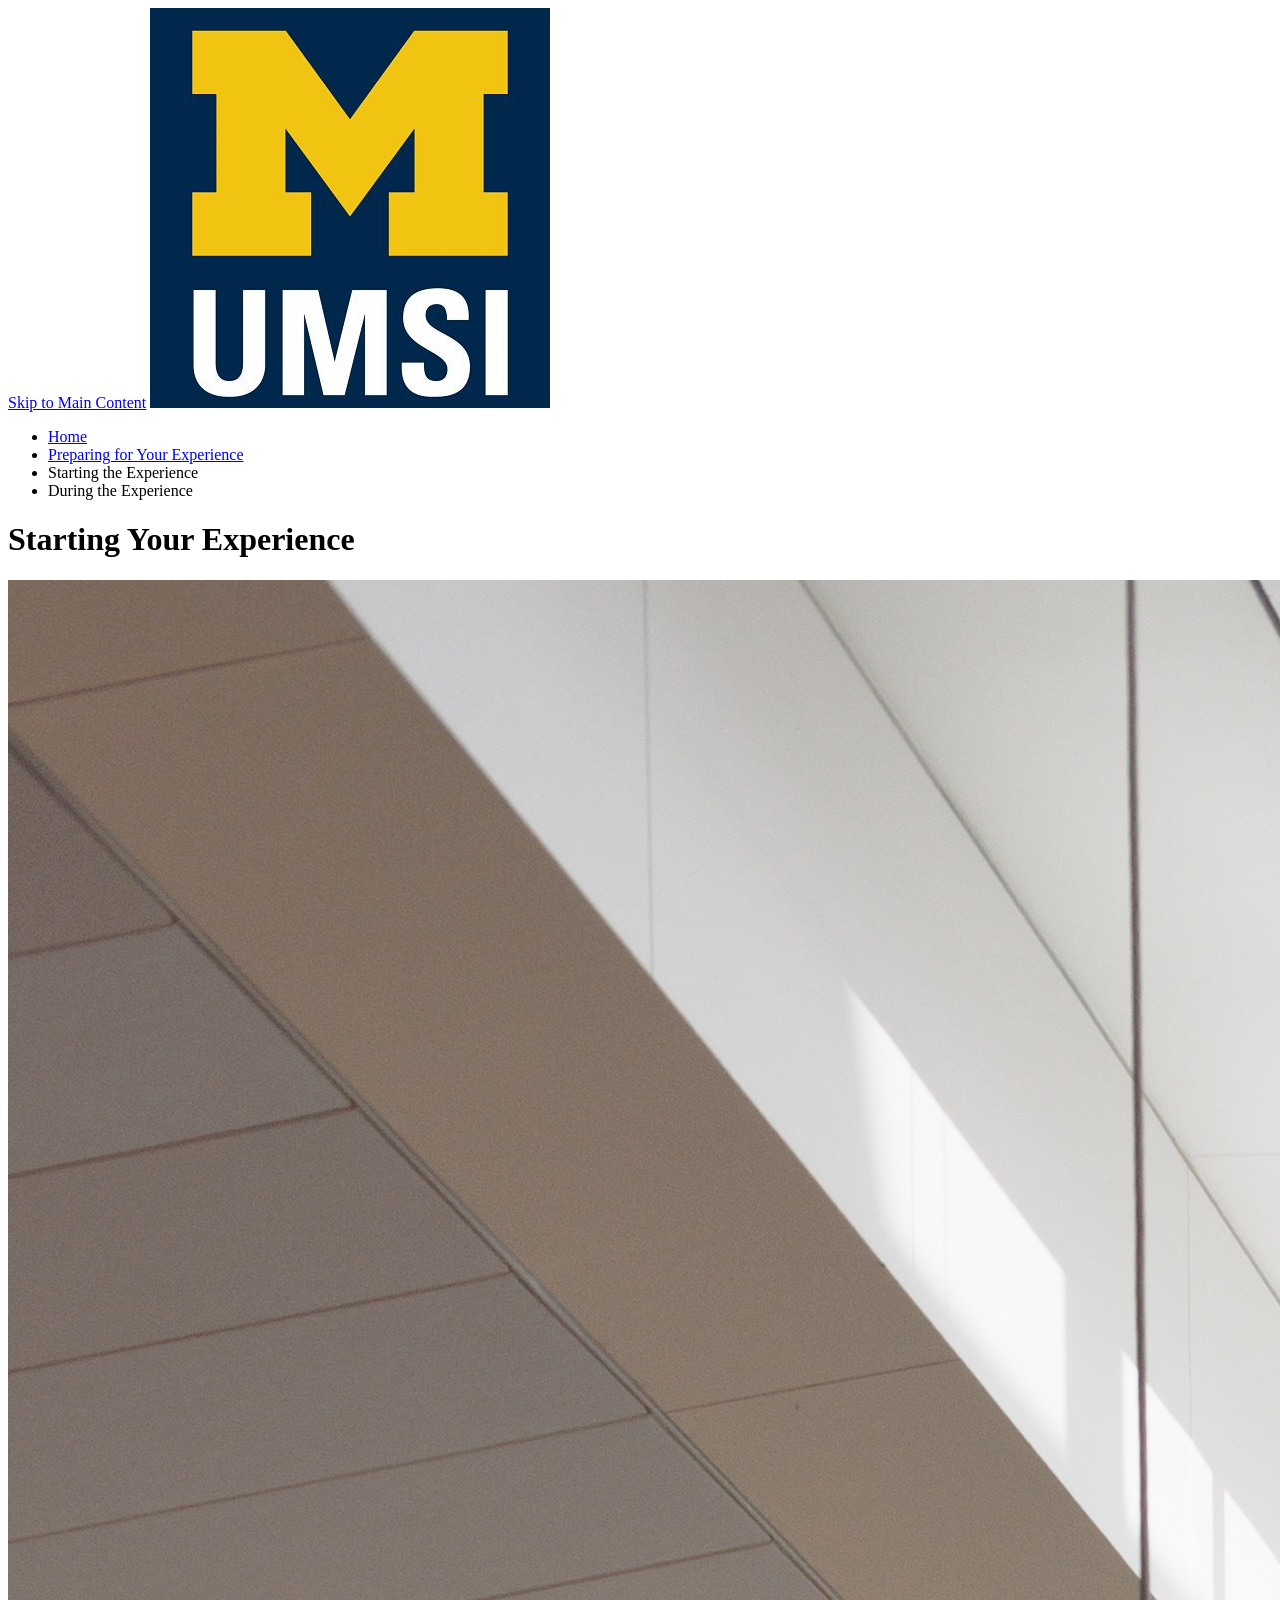
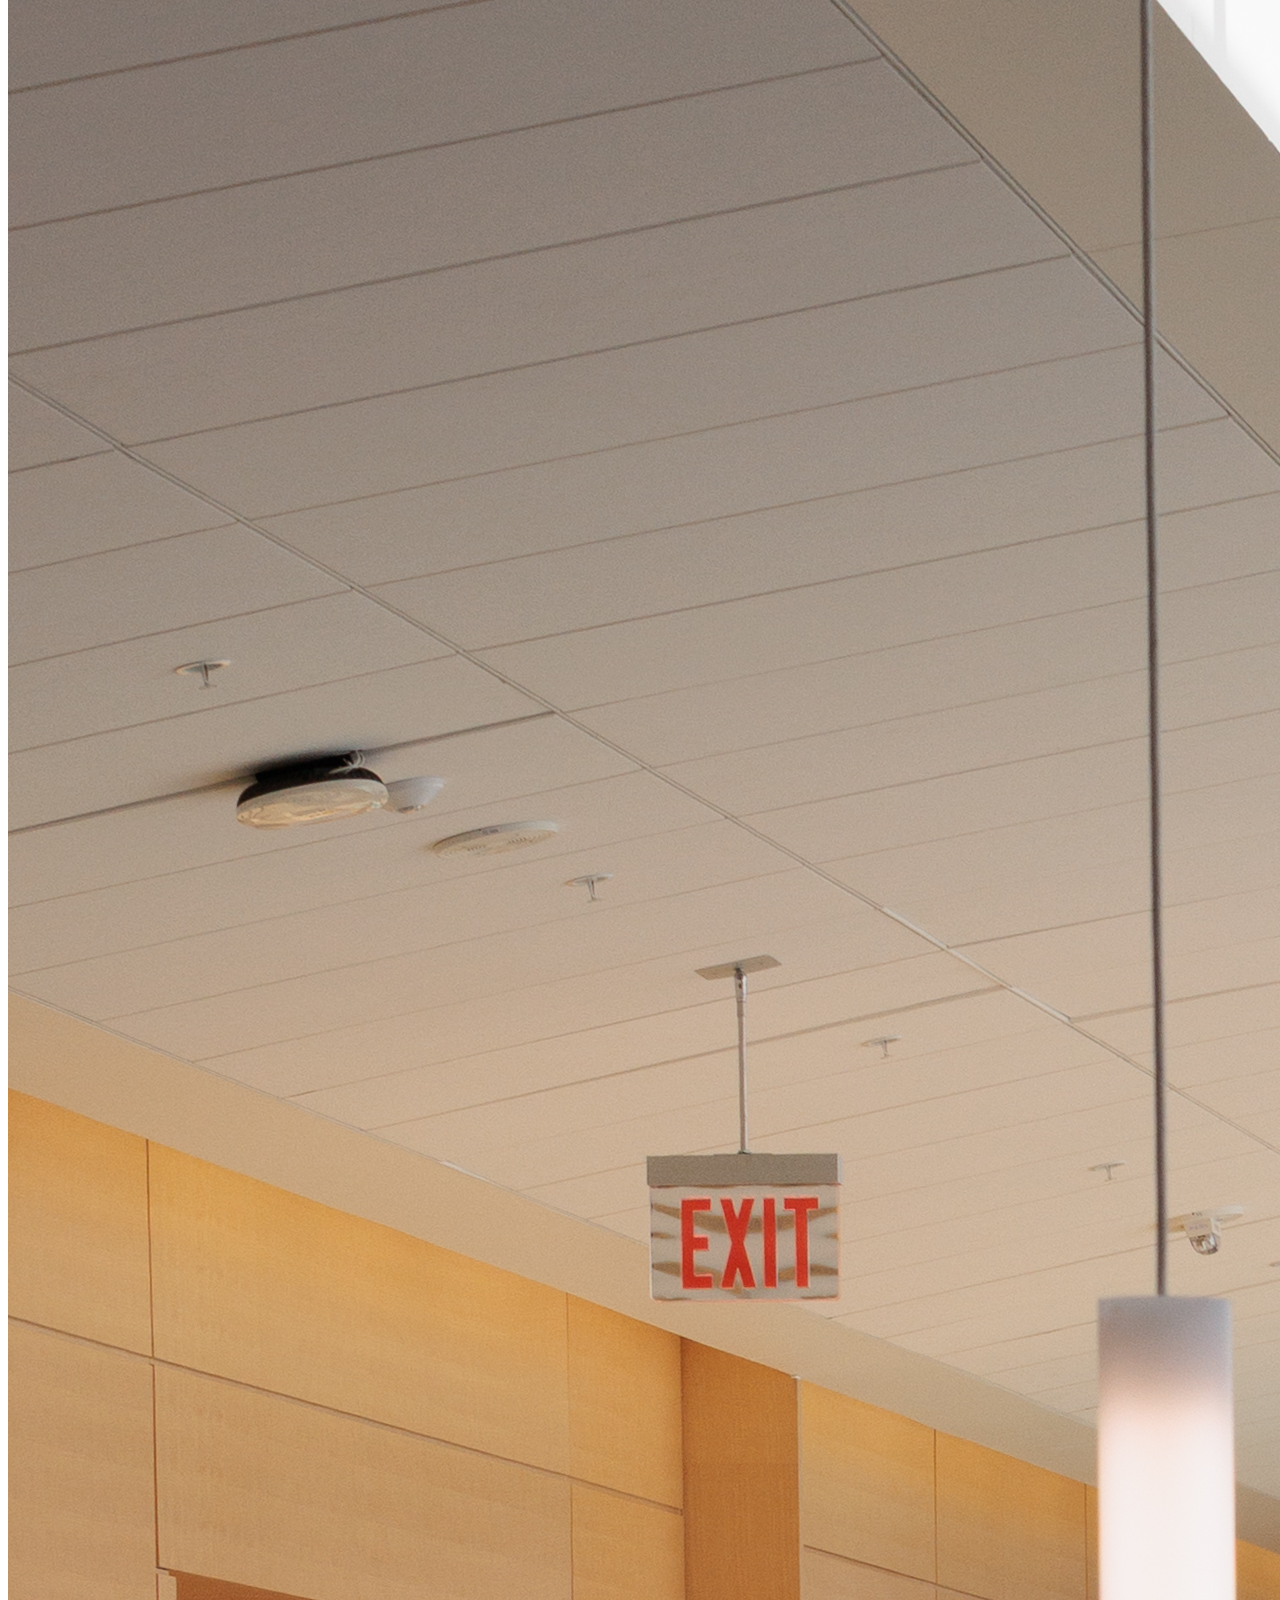
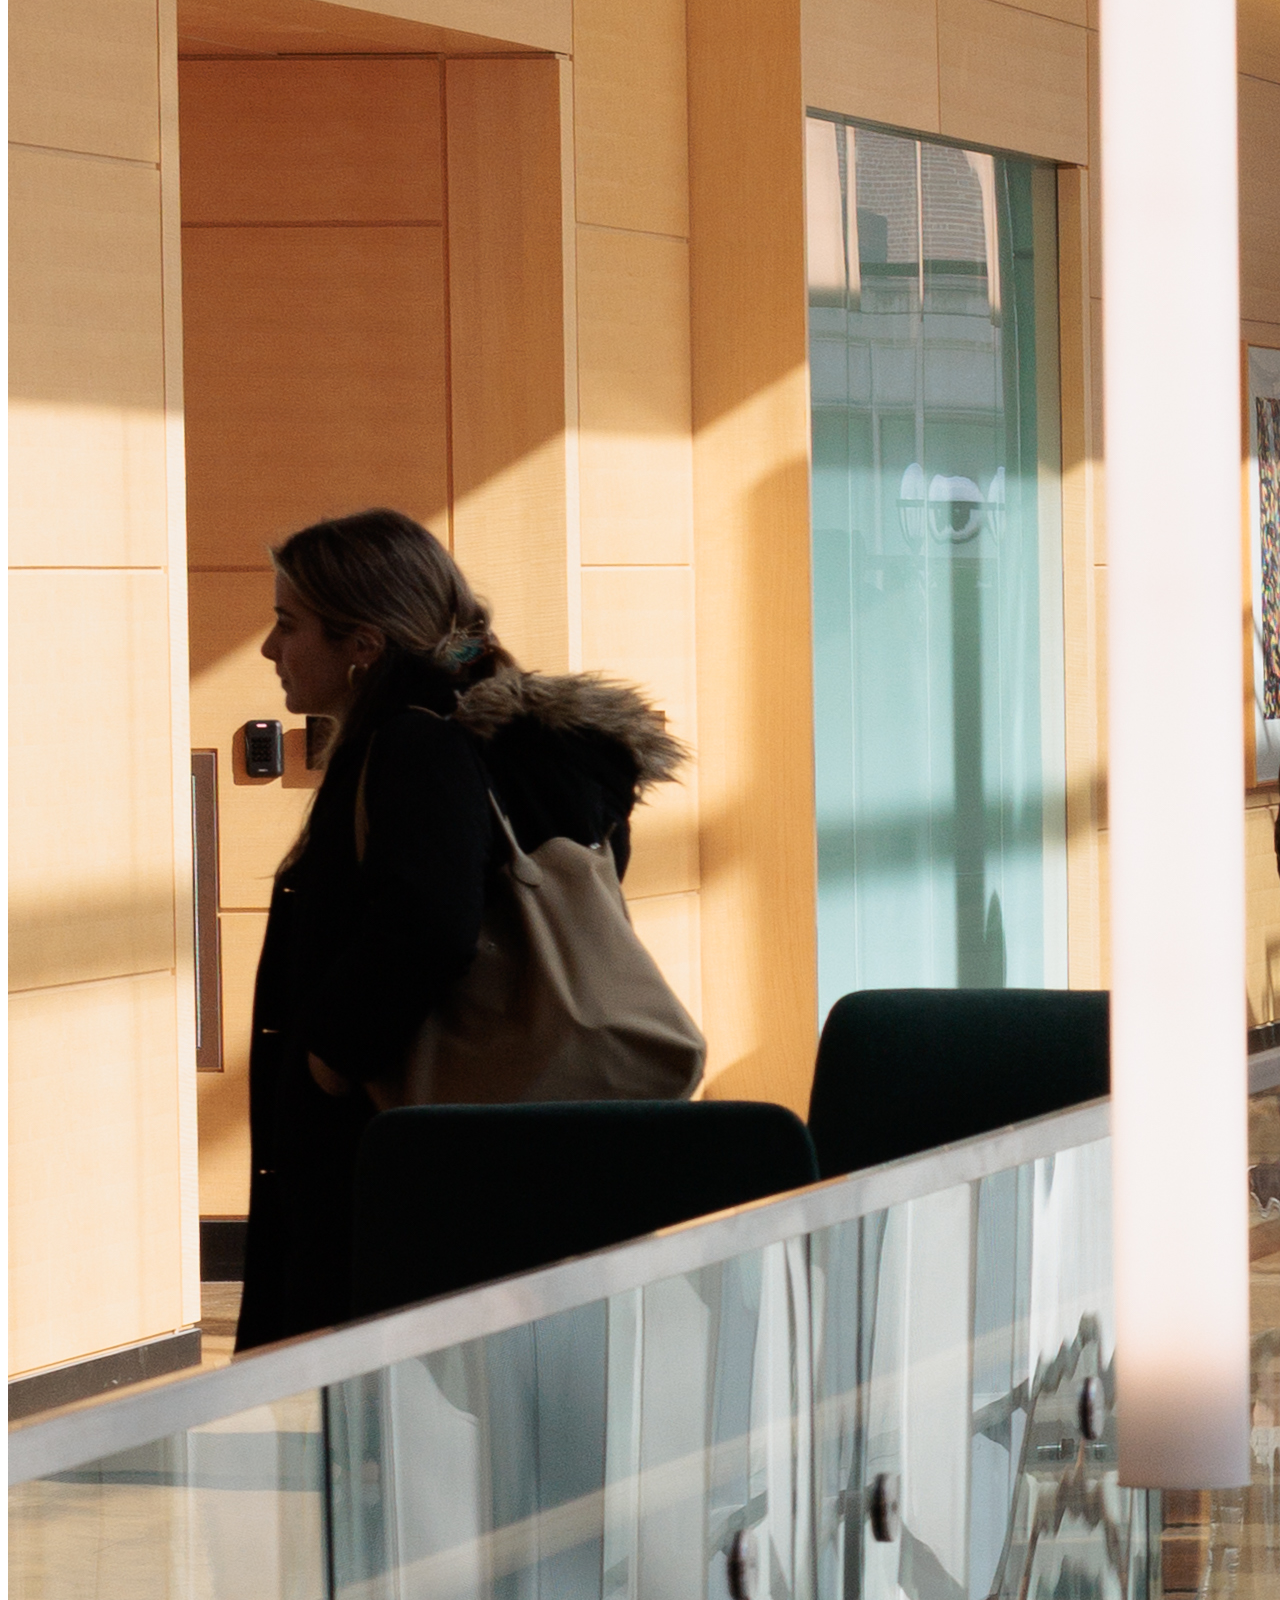
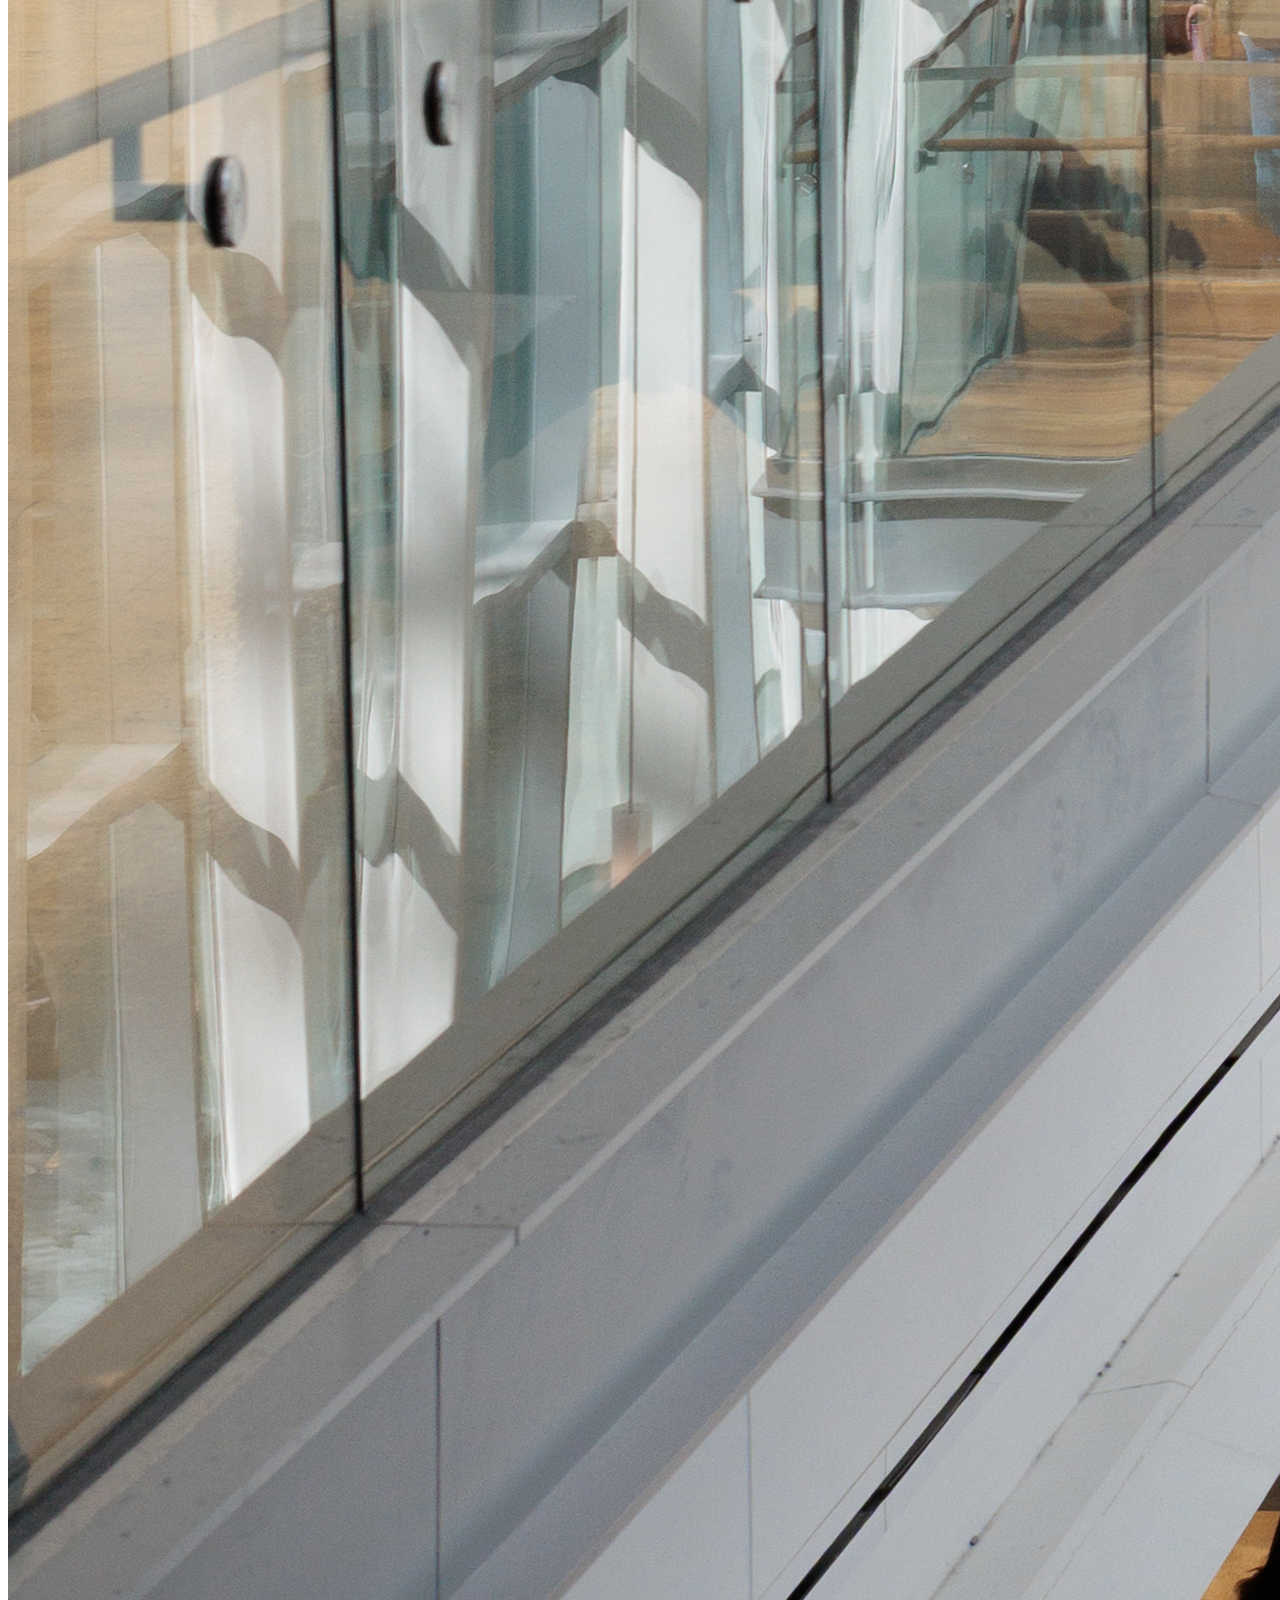
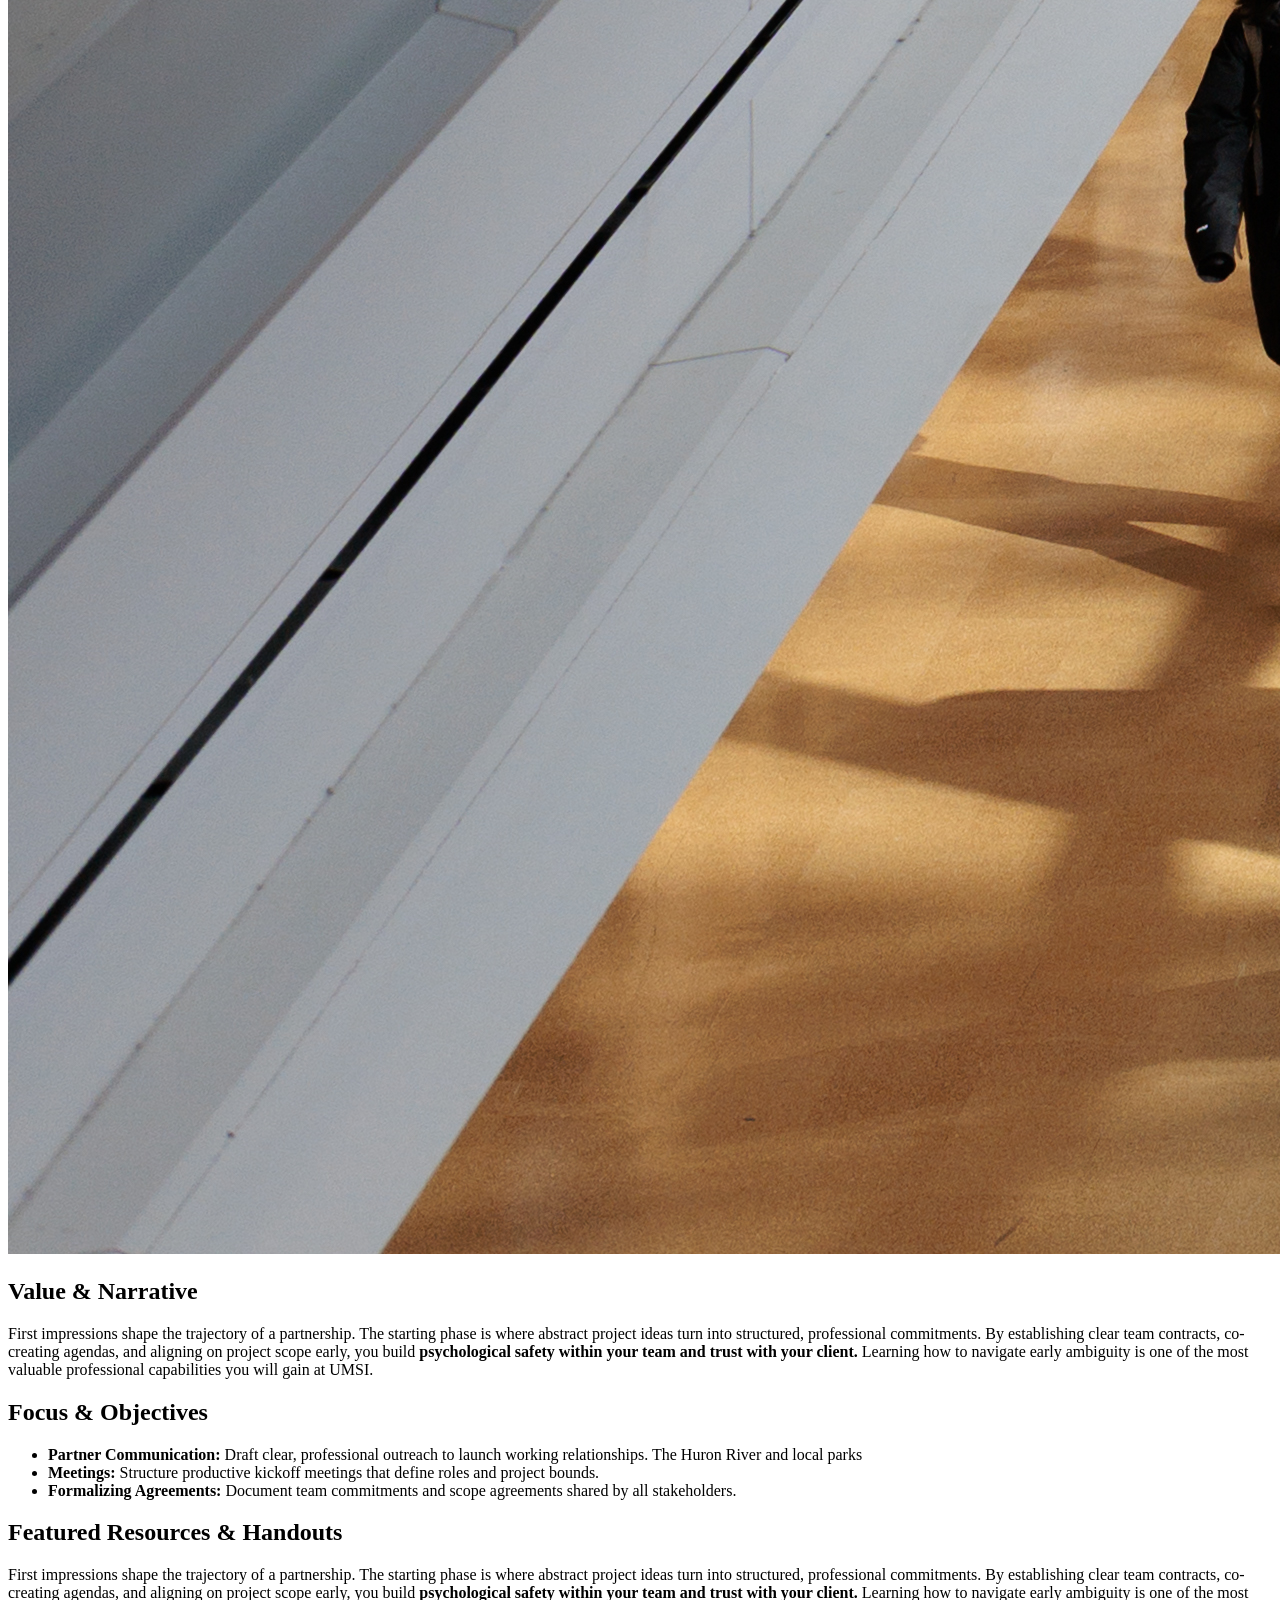
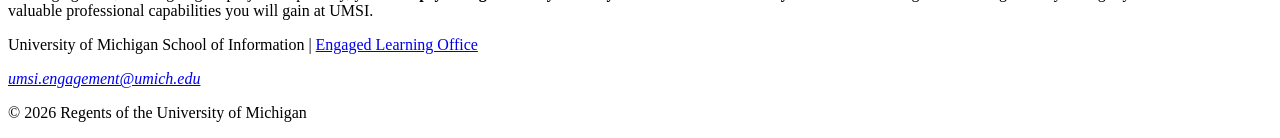
==== during.html @ a5ba1d34 "Add files via upload" ====
<!DOCTYPE html>
<html lang="en">
<head>
    <meta charset="UTF-8">
    <meta name="viewport" content="width=device-width, initial-scale=1.0">
    <title>Starting Your Experience</title>
</head>
<body>

    <header>
      <main>
  <a href = "#main">Skip to Main Content</a>
        <img src="images/UMSI_signature_vertical_informal_solidblue.jpg" alt="UMSI Logo">
        <nav>
            <ul>
                <li><a href = "index.html">Home</a></li>
                <li><a href = "prep.html">Preparing for Your Experience</a></li>
                <li><a href = "start.html"><a>Starting the Experience</a></li>
                <li><a href = "during.html"></a>During the Experience</li>
            </ul>
        </nav>
    <h1>Starting Your Experience</h1>
  </header>
  
<section>
  <img src="images/MCOMMONS-02122026SpringSemester-11.jpg" alt="library">
  <h2>Value & Narrative</h2>
  <p>First impressions shape the trajectory of a partnership. The starting phase is where abstract project ideas turn into structured, professional commitments. By establishing clear team contracts, co-creating agendas, and aligning on project scope early, you build <strong>psychological safety within your team and trust with your client.</strong> Learning how to navigate early ambiguity is one of the most valuable professional capabilities you will gain at UMSI.
</p>
</section>

<section>
  <h2>Focus & Objectives</h2>
  <ul>
        <li><strong>Partner Communication:</strong> Draft clear, professional outreach to launch working relationships. The Huron River and local parks</li>
        <li><strong>Meetings:</strong> Structure productive kickoff meetings that define roles and project bounds.
</li>
        <li><strong>Formalizing Agreements:</strong> Document team commitments and scope agreements shared by all stakeholders.
</li>
      </ul>
</section>

<section>
  <h2>Featured Resources & Handouts</h2>
  <p>First impressions shape the trajectory of a partnership. The starting phase is where abstract project ideas turn into structured, professional commitments. By establishing clear team contracts, co-creating agendas, and aligning on project scope early, you build <strong>psychological safety within your team and trust with your client.</strong> Learning how to navigate early ambiguity is one of the most valuable professional capabilities you will gain at UMSI.
</p>
</section>

 </main>
    <footer>
        <p>University of Michigan School of Information | <a href="https://www.si.umich.edu/programs/engaged-learning/about-engaged-learning-office">Engaged Learning Office </a></p>
      <address>
        <a href="mailto:umsi.engagement@umich.edu">umsi.engagement@umich.edu</a>
      </address>
      <p>&copy; 2026 Regents of the University of Michigan</p>
    </footer>
</body>
</html>
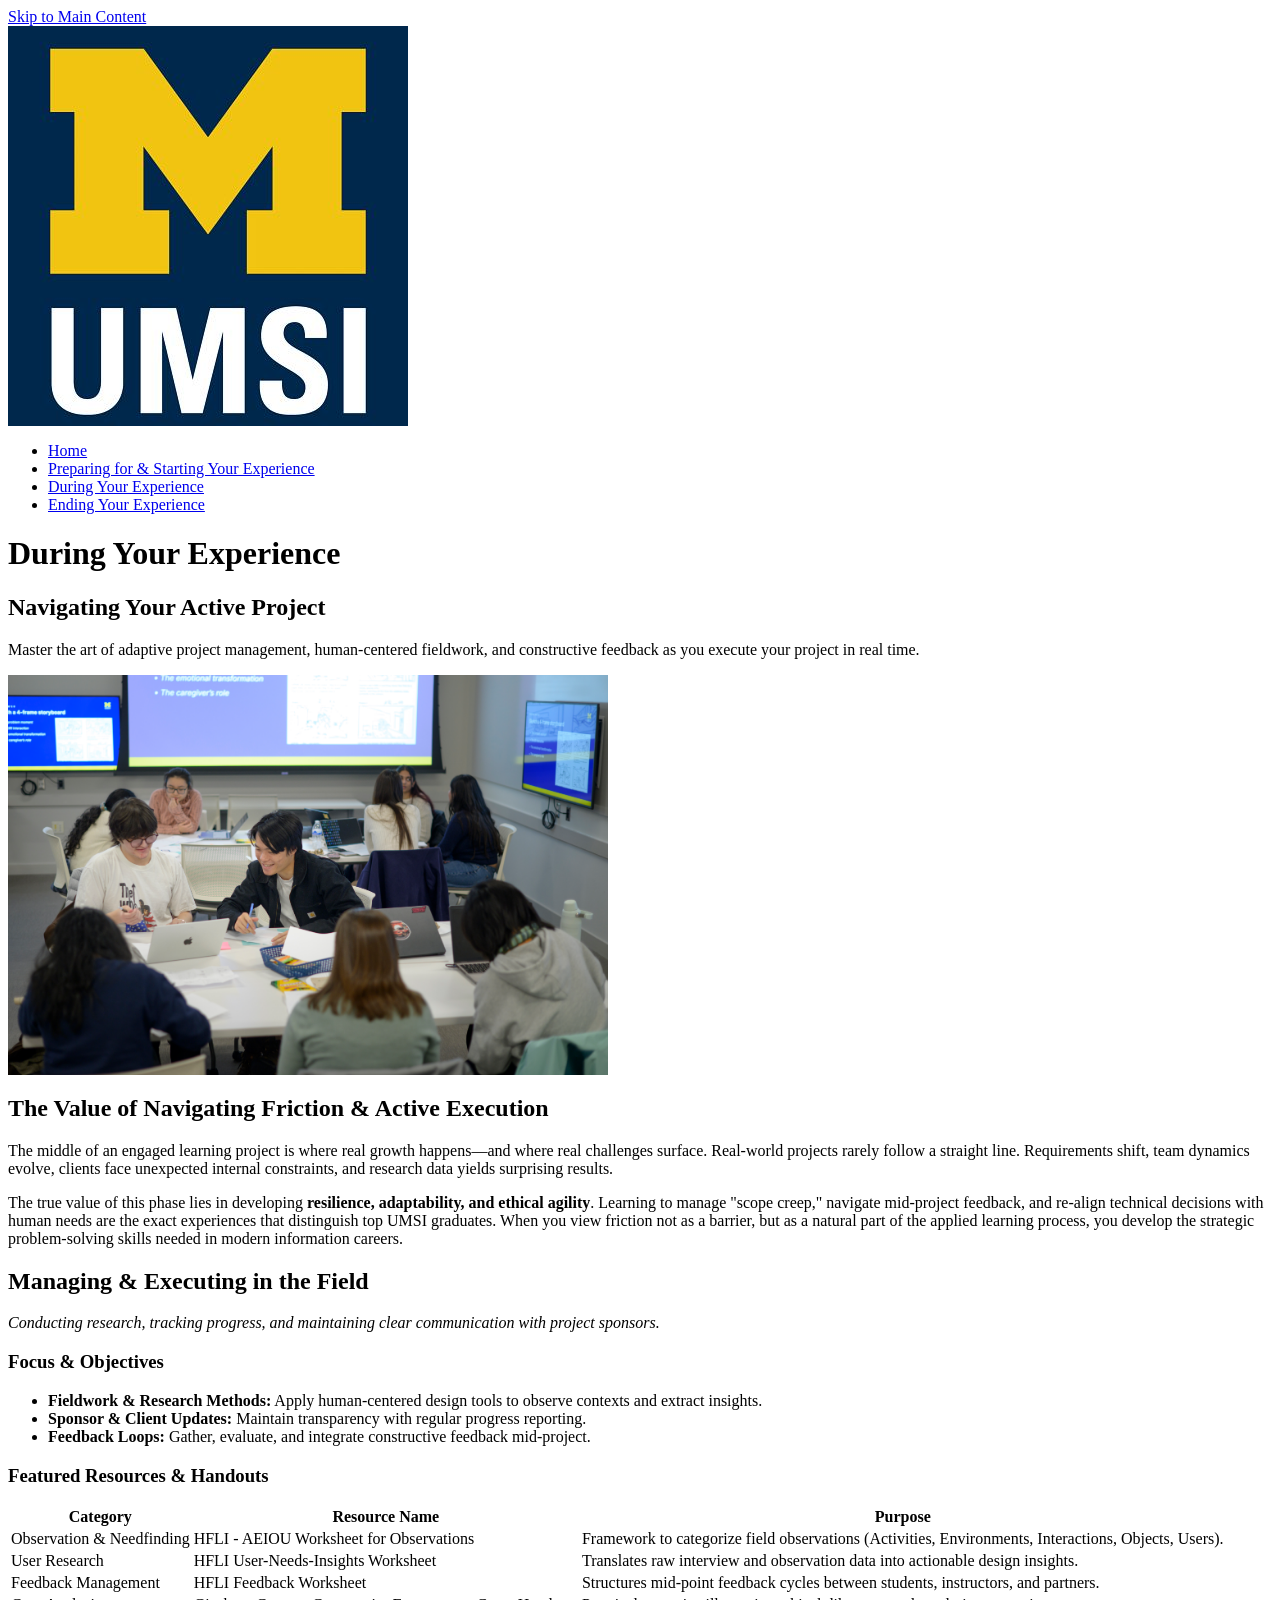
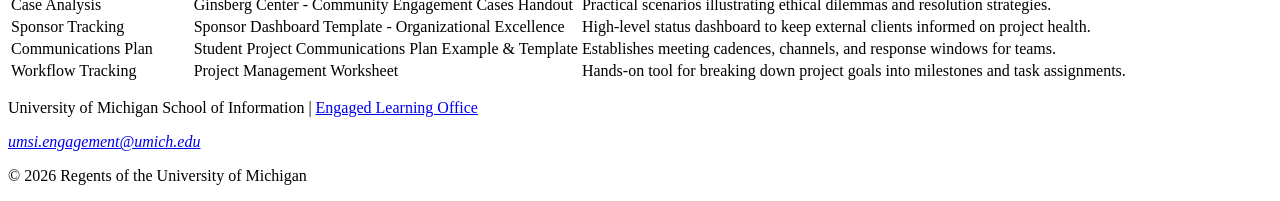
==== commit 27196f33: "Add files via upload" ====
--- a/during.html
+++ b/during.html
@@ -3,56 +3,162 @@
 <head>
     <meta charset="UTF-8">
     <meta name="viewport" content="width=device-width, initial-scale=1.0">
-    <title>Starting Your Experience</title>
+    <title>During Your Experience</title>
 </head>
 <body>
 
     <header>
-      <main>
+
   <a href = "#main">Skip to Main Content</a>
-        <img src="images/UMSI_signature_vertical_informal_solidblue.jpg" alt="UMSI Logo">
+        <img src="images/UMSI_signature_vertical_informal_solidblue.jpg" alt="UMSI Logo" style="display: block;">
         <nav>
             <ul>
                 <li><a href = "index.html">Home</a></li>
-                <li><a href = "prep.html">Preparing for Your Experience</a></li>
-                <li><a href = "start.html"><a>Starting the Experience</a></li>
-                <li><a href = "during.html"></a>During the Experience</li>
+                <li><a href = "prep.html">Preparing for & Starting Your Experience</a></li>
+                <li><a href = "during.html">During Your Experience</a></li>
+                <li><a href = "end.html">Ending Your Experience</a></li>
             </ul>
         </nav>
-    <h1>Starting Your Experience</h1>
+    <h1>During Your Experience</h1>
   </header>
+<main id="main">
   
 <section>
-  <img src="images/MCOMMONS-02122026SpringSemester-11.jpg" alt="library">
-  <h2>Value & Narrative</h2>
-  <p>First impressions shape the trajectory of a partnership. The starting phase is where abstract project ideas turn into structured, professional commitments. By establishing clear team contracts, co-creating agendas, and aligning on project scope early, you build <strong>psychological safety within your team and trust with your client.</strong> Learning how to navigate early ambiguity is one of the most valuable professional capabilities you will gain at UMSI.
-</p>
+  <h2>Navigating Your Active Project</h2>
+  <p>Master the art of adaptive project management, human-centered fieldwork, and constructive feedback as you execute your project in real time.</p>
+  <img src="images/UMSI_DesignJam_MixelStudio_11052025_04.jpg" alt="Students participating in a design jam" width="600" height="400" style="display: block;">
 </section>
 
 <section>
-  <h2>Focus & Objectives</h2>
+  <h2>The Value of Navigating Friction & Active Execution</h2>
+  <p>The middle of an engaged learning project is where real growth happens—and where real challenges surface. Real-world projects rarely follow a straight line. Requirements shift, team dynamics evolve, clients face unexpected internal constraints, and research data yields surprising results.</p>
+  <p>The true value of this phase lies in developing <strong>resilience, adaptability, and ethical agility</strong>. Learning to manage "scope creep," navigate mid-project feedback, and re-align technical decisions with human needs are the exact experiences that distinguish top UMSI graduates. When you view friction not as a barrier, but as a natural part of the applied learning process, you develop the strategic problem-solving skills needed in modern information careers.</p> 
+</section>
+
+<section>
+  <h2>Managing & Executing in the Field</h2>
+  <p><em>Conducting research, tracking progress, and maintaining clear communication with project sponsors.</em></p>
+  </section>
+  
+  <section>
+  <h3>Focus & Objectives</h3>
   <ul>
-        <li><strong>Partner Communication:</strong> Draft clear, professional outreach to launch working relationships. The Huron River and local parks</li>
-        <li><strong>Meetings:</strong> Structure productive kickoff meetings that define roles and project bounds.
-</li>
-        <li><strong>Formalizing Agreements:</strong> Document team commitments and scope agreements shared by all stakeholders.
-</li>
+        <li><strong>Fieldwork & Research Methods:</strong> Apply human-centered design tools to observe contexts and extract insights.</li>
+        <li><strong>Sponsor & Client Updates:</strong> Maintain transparency with regular progress reporting.</li>
+        <li><strong>Feedback Loops:</strong> Gather, evaluate, and integrate constructive feedback mid-project.</li>
       </ul>
 </section>
 
 <section>
-  <h2>Featured Resources & Handouts</h2>
-  <p>First impressions shape the trajectory of a partnership. The starting phase is where abstract project ideas turn into structured, professional commitments. By establishing clear team contracts, co-creating agendas, and aligning on project scope early, you build <strong>psychological safety within your team and trust with your client.</strong> Learning how to navigate early ambiguity is one of the most valuable professional capabilities you will gain at UMSI.
-</p>
+        <h3>Featured Resources & Handouts</h3>
+
+        <table>
+          <thead>
+            <tr>
+              <th scope="col">Category</th>
+              <th scope="col">Resource Name</th>
+              <th scope="col">Purpose</th>
+            </tr>
+          </thead>
+
+          <tbody>
+            <tr>
+              <td>
+                Observation & Needfinding
+              </td>
+              <td>
+                HFLI - AEIOU Worksheet for Observations
+              </td>
+              <td>
+                Framework to categorize field observations (Activities, Environments, Interactions, Objects, Users).
+              </td>
+            </tr>
+
+            <tr>
+              <td>
+                User Research
+              </td>
+              <td>
+                HFLI User-Needs-Insights Worksheet
+              </td>
+              <td>
+                Translates raw interview and observation data into actionable design insights.
+              </td>
+            </tr>
+
+            <tr>
+              <td>
+                Feedback Management
+              </td>
+              <td>
+                HFLI Feedback Worksheet
+              </td>
+              <td>
+                Structures mid-point feedback cycles between students, instructors, and partners.
+              </td>
+            </tr>
+
+            <tr>
+              <td>
+                Case Analysis
+              </td>
+              <td>
+                Ginsberg Center - Community Engagement Cases Handout
+              </td>
+              <td>
+                Practical scenarios illustrating ethical dilemmas and resolution strategies.
+              </td>
+            </tr>
+
+            <tr>
+              <td>
+                Sponsor Tracking
+              </td>
+              <td>
+                Sponsor Dashboard Template - Organizational Excellence
+              </td>
+              <td>
+                High-level status dashboard to keep external clients informed on project health.
+              </td>
+            </tr>
+
+            <tr>
+              <td>
+                Communications Plan
+              </td>
+              <td>
+                Student Project Communications Plan Example & Template
+              </td>
+              <td>
+                Establishes meeting cadences, channels, and response windows for teams.
+              </td>
+            </tr>
+
+            <tr>
+              <td>
+                Workflow Tracking
+              </td>
+              <td>
+                Project Management Worksheet
+              </td>
+              <td>
+                Hands-on tool for breaking down project goals into milestones and task assignments.
+              </td>
+            </tr>
+          </tbody>
+        </table>
 </section>
 
- </main>
-    <footer>
+<!-- Content taken & modified from UMGPT with the prompt, "for the same content write me some intro content and resources for a prep page using the ELO content below" - this was after I had asked for content for the home page. " UMGPT. (2026). UMGPT ( GPT-5.6 Sol September 7th version) [Large language model]. -->
+</main>
+<footer>
         <p>University of Michigan School of Information | <a href="https://www.si.umich.edu/programs/engaged-learning/about-engaged-learning-office">Engaged Learning Office </a></p>
       <address>
         <a href="mailto:umsi.engagement@umich.edu">umsi.engagement@umich.edu</a>
       </address>
       <p>&copy; 2026 Regents of the University of Michigan</p>
     </footer>
+    
 </body>
+
 </html>
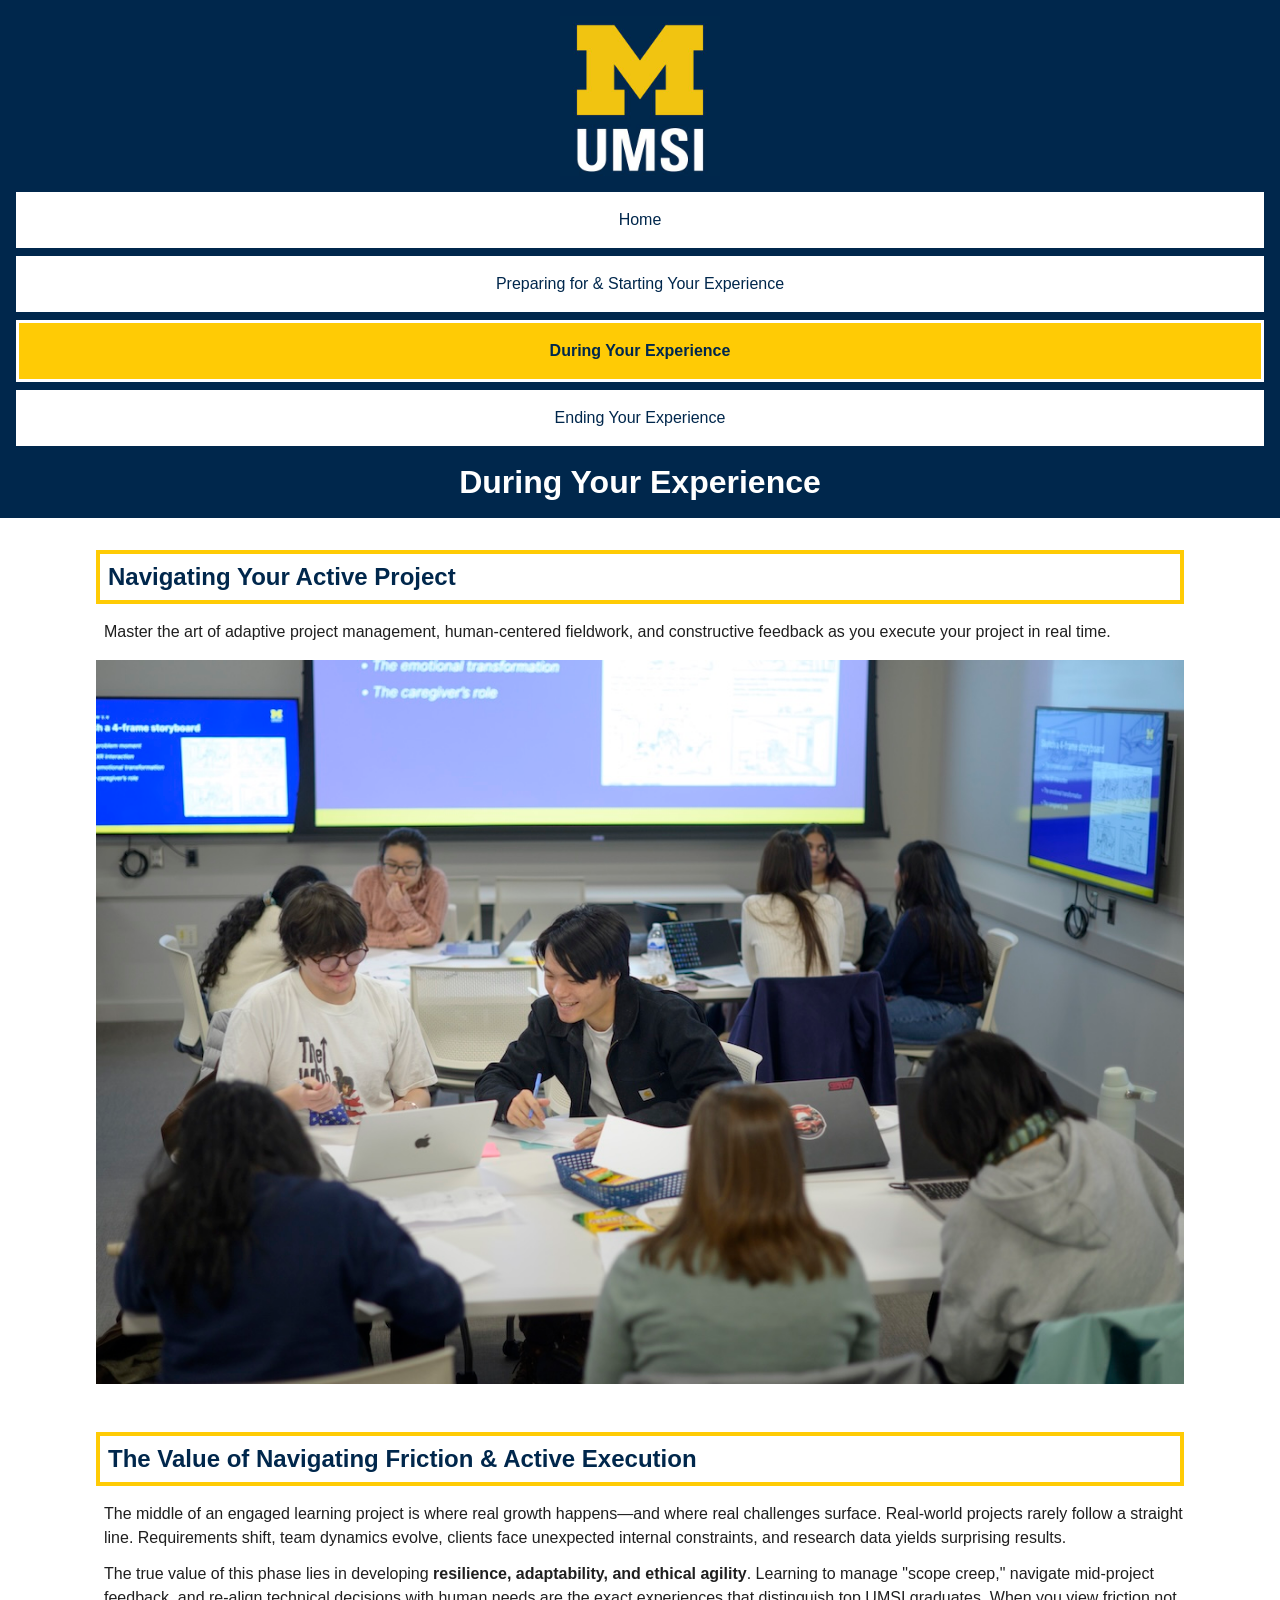
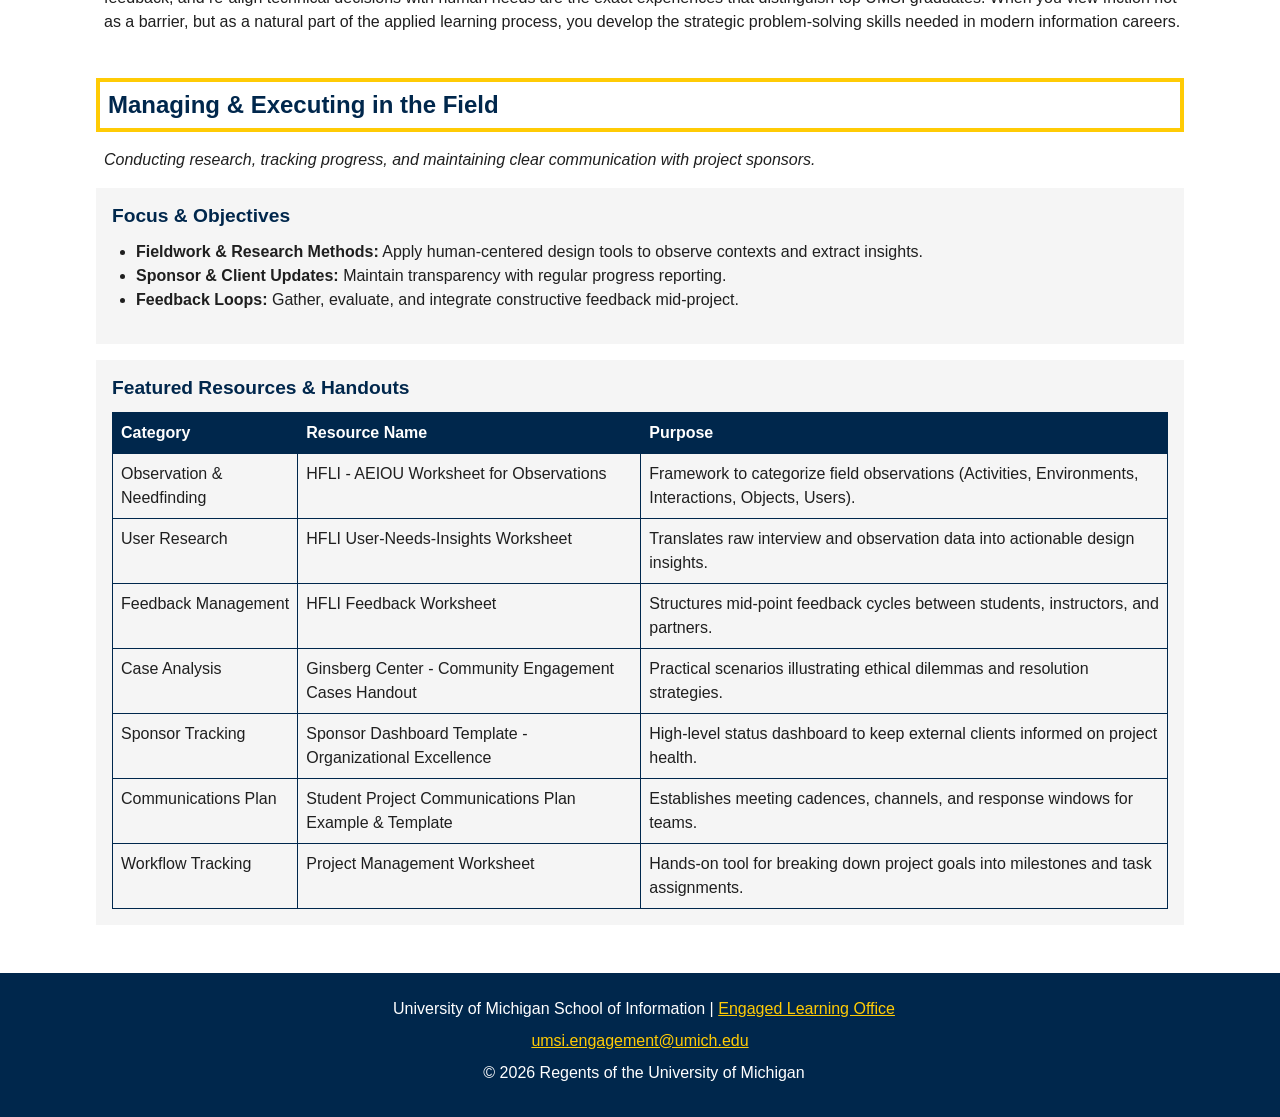
==== commit 55b2d569: "Client project update" ====
--- a/during.html
+++ b/during.html
@@ -1,164 +1,180 @@
 <!DOCTYPE html>
 <html lang="en">
+
 <head>
-    <meta charset="UTF-8">
-    <meta name="viewport" content="width=device-width, initial-scale=1.0">
-    <title>During Your Experience</title>
+  <meta charset="UTF-8">
+  <meta name="viewport" content="width=device-width, initial-scale=1.0">
+  <link rel="stylesheet" href="css/html5reset.css">
+  <link rel="stylesheet" href="css/style.css">
+  <title>During Your Experience</title>
 </head>
+
 <body>
 
-    <header>
+  <header>
 
-  <a href = "#main">Skip to Main Content</a>
-        <img src="images/UMSI_signature_vertical_informal_solidblue.jpg" alt="UMSI Logo" style="display: block;">
-        <nav>
-            <ul>
-                <li><a href = "index.html">Home</a></li>
-                <li><a href = "prep.html">Preparing for & Starting Your Experience</a></li>
-                <li><a href = "during.html">During Your Experience</a></li>
-                <li><a href = "end.html">Ending Your Experience</a></li>
-            </ul>
-        </nav>
+    <a class="skip-link" href="#main">Skip to Main Content</a>
+    <img src="images/umsi-logo.jpg" alt="UMSI Logo" width="200" height="200">
+    <nav>
+      <ul>
+        <li><a href="index.html">Home</a></li>
+        <li><a href="prep.html">Preparing for & Starting Your Experience</a></li>
+        <li><a href="during.html" class="active" aria-current="page">During Your Experience</a></li>
+        <li><a href="end.html">Ending Your Experience</a></li>
+      </ul>
+    </nav>
     <h1>During Your Experience</h1>
   </header>
-<main id="main">
-  
-<section>
-  <h2>Navigating Your Active Project</h2>
-  <p>Master the art of adaptive project management, human-centered fieldwork, and constructive feedback as you execute your project in real time.</p>
-  <img src="images/UMSI_DesignJam_MixelStudio_11052025_04.jpg" alt="Students participating in a design jam" width="600" height="400" style="display: block;">
-</section>
+  <main id="main">
 
-<section>
-  <h2>The Value of Navigating Friction & Active Execution</h2>
-  <p>The middle of an engaged learning project is where real growth happens—and where real challenges surface. Real-world projects rarely follow a straight line. Requirements shift, team dynamics evolve, clients face unexpected internal constraints, and research data yields surprising results.</p>
-  <p>The true value of this phase lies in developing <strong>resilience, adaptability, and ethical agility</strong>. Learning to manage "scope creep," navigate mid-project feedback, and re-align technical decisions with human needs are the exact experiences that distinguish top UMSI graduates. When you view friction not as a barrier, but as a natural part of the applied learning process, you develop the strategic problem-solving skills needed in modern information careers.</p> 
-</section>
+    <section>
+      <h2>Navigating Your Active Project</h2>
+      <p>Master the art of adaptive project management, human-centered fieldwork, and constructive feedback as you
+        execute your project in real time.</p>
+      <img src="images/umsi-design-jam.jpg" alt="Students participating in a design jam"
+        width="600" height="400">
+    </section>
 
-<section>
-  <h2>Managing & Executing in the Field</h2>
-  <p><em>Conducting research, tracking progress, and maintaining clear communication with project sponsors.</em></p>
-  </section>
-  
-  <section>
-  <h3>Focus & Objectives</h3>
-  <ul>
-        <li><strong>Fieldwork & Research Methods:</strong> Apply human-centered design tools to observe contexts and extract insights.</li>
-        <li><strong>Sponsor & Client Updates:</strong> Maintain transparency with regular progress reporting.</li>
-        <li><strong>Feedback Loops:</strong> Gather, evaluate, and integrate constructive feedback mid-project.</li>
-      </ul>
-</section>
+    <section>
+      <h2>The Value of Navigating Friction & Active Execution</h2>
+      <p>The middle of an engaged learning project is where real growth happens—and where real challenges surface.
+        Real-world projects rarely follow a straight line. Requirements shift, team dynamics evolve, clients face
+        unexpected internal constraints, and research data yields surprising results.</p>
+      <p>The true value of this phase lies in developing <strong>resilience, adaptability, and ethical agility</strong>.
+        Learning to manage "scope creep," navigate mid-project feedback, and re-align technical decisions with human
+        needs are the exact experiences that distinguish top UMSI graduates. When you view friction not as a barrier,
+        but as a natural part of the applied learning process, you develop the strategic problem-solving skills needed
+        in modern information careers.</p>
+    </section>
 
-<section>
+    <section>
+      <h2>Managing & Executing in the Field</h2>
+      <p><em>Conducting research, tracking progress, and maintaining clear communication with project sponsors.</em></p>
+
+      <article>
+        <h3>Focus & Objectives</h3>
+        <ul>
+          <li><strong>Fieldwork & Research Methods:</strong> Apply human-centered design tools to observe contexts and
+            extract insights.</li>
+          <li><strong>Sponsor & Client Updates:</strong> Maintain transparency with regular progress reporting.</li>
+          <li><strong>Feedback Loops:</strong> Gather, evaluate, and integrate constructive feedback mid-project.</li>
+        </ul>
+      </article>
+
+      <article>
         <h3>Featured Resources & Handouts</h3>
+        <div class="table-wrapper" tabindex="0">
+          <table>
+            <thead>
+              <tr>
+                <th scope="col">Category</th>
+                <th scope="col">Resource Name</th>
+                <th scope="col">Purpose</th>
+              </tr>
+            </thead>
 
-        <table>
-          <thead>
-            <tr>
-              <th scope="col">Category</th>
-              <th scope="col">Resource Name</th>
-              <th scope="col">Purpose</th>
-            </tr>
-          </thead>
+            <tbody>
+              <tr>
+                <td>
+                  Observation & Needfinding
+                </td>
+                <td>
+                  HFLI - AEIOU Worksheet for Observations
+                </td>
+                <td>
+                  Framework to categorize field observations (Activities, Environments, Interactions, Objects, Users).
+                </td>
+              </tr>
 
-          <tbody>
-            <tr>
-              <td>
-                Observation & Needfinding
-              </td>
-              <td>
-                HFLI - AEIOU Worksheet for Observations
-              </td>
-              <td>
-                Framework to categorize field observations (Activities, Environments, Interactions, Objects, Users).
-              </td>
-            </tr>
+              <tr>
+                <td>
+                  User Research
+                </td>
+                <td>
+                  HFLI User-Needs-Insights Worksheet
+                </td>
+                <td>
+                  Translates raw interview and observation data into actionable design insights.
+                </td>
+              </tr>
 
-            <tr>
-              <td>
-                User Research
-              </td>
-              <td>
-                HFLI User-Needs-Insights Worksheet
-              </td>
-              <td>
-                Translates raw interview and observation data into actionable design insights.
-              </td>
-            </tr>
+              <tr>
+                <td>
+                  Feedback Management
+                </td>
+                <td>
+                  HFLI Feedback Worksheet
+                </td>
+                <td>
+                  Structures mid-point feedback cycles between students, instructors, and partners.
+                </td>
+              </tr>
 
-            <tr>
-              <td>
-                Feedback Management
-              </td>
-              <td>
-                HFLI Feedback Worksheet
-              </td>
-              <td>
-                Structures mid-point feedback cycles between students, instructors, and partners.
-              </td>
-            </tr>
+              <tr>
+                <td>
+                  Case Analysis
+                </td>
+                <td>
+                  Ginsberg Center - Community Engagement Cases Handout
+                </td>
+                <td>
+                  Practical scenarios illustrating ethical dilemmas and resolution strategies.
+                </td>
+              </tr>
 
-            <tr>
-              <td>
-                Case Analysis
-              </td>
-              <td>
-                Ginsberg Center - Community Engagement Cases Handout
-              </td>
-              <td>
-                Practical scenarios illustrating ethical dilemmas and resolution strategies.
-              </td>
-            </tr>
+              <tr>
+                <td>
+                  Sponsor Tracking
+                </td>
+                <td>
+                  Sponsor Dashboard Template - Organizational Excellence
+                </td>
+                <td>
+                  High-level status dashboard to keep external clients informed on project health.
+                </td>
+              </tr>
 
-            <tr>
-              <td>
-                Sponsor Tracking
-              </td>
-              <td>
-                Sponsor Dashboard Template - Organizational Excellence
-              </td>
-              <td>
-                High-level status dashboard to keep external clients informed on project health.
-              </td>
-            </tr>
+              <tr>
+                <td>
+                  Communications Plan
+                </td>
+                <td>
+                  Student Project Communications Plan Example & Template
+                </td>
+                <td>
+                  Establishes meeting cadences, channels, and response windows for teams.
+                </td>
+              </tr>
 
-            <tr>
-              <td>
-                Communications Plan
-              </td>
-              <td>
-                Student Project Communications Plan Example & Template
-              </td>
-              <td>
-                Establishes meeting cadences, channels, and response windows for teams.
-              </td>
-            </tr>
+              <tr>
+                <td>
+                  Workflow Tracking
+                </td>
+                <td>
+                  Project Management Worksheet
+                </td>
+                <td>
+                  Hands-on tool for breaking down project goals into milestones and task assignments.
+                </td>
+              </tr>
+            </tbody>
+          </table>
+        </div>
+      </article>
+    </section>
 
-            <tr>
-              <td>
-                Workflow Tracking
-              </td>
-              <td>
-                Project Management Worksheet
-              </td>
-              <td>
-                Hands-on tool for breaking down project goals into milestones and task assignments.
-              </td>
-            </tr>
-          </tbody>
-        </table>
-</section>
+    <!-- Content taken & modified from UMGPT with the prompt, "for the same content write me some intro content and resources for a prep page using the ELO content below" - this was after I had asked for content for the home page. " UMGPT. (2026). UMGPT ( GPT-5.6 Sol September 7th version) [Large language model]. -->
+  </main>
+  <footer>
+    <p>University of Michigan School of Information | <a
+        href="https://www.si.umich.edu/programs/engaged-learning/about-engaged-learning-office">Engaged Learning Office
+      </a></p>
+    <address>
+      <a href="mailto:umsi.engagement@umich.edu">umsi.engagement@umich.edu</a>
+    </address>
+    <p>&copy; 2026 Regents of the University of Michigan</p>
+  </footer>
 
-<!-- Content taken & modified from UMGPT with the prompt, "for the same content write me some intro content and resources for a prep page using the ELO content below" - this was after I had asked for content for the home page. " UMGPT. (2026). UMGPT ( GPT-5.6 Sol September 7th version) [Large language model]. -->
-</main>
-<footer>
-        <p>University of Michigan School of Information | <a href="https://www.si.umich.edu/programs/engaged-learning/about-engaged-learning-office">Engaged Learning Office </a></p>
-      <address>
-        <a href="mailto:umsi.engagement@umich.edu">umsi.engagement@umich.edu</a>
-      </address>
-      <p>&copy; 2026 Regents of the University of Michigan</p>
-    </footer>
-    
 </body>
 
 </html>
--- a/css/style.css
+++ b/css/style.css
@@ -0,0 +1,259 @@
+strong {
+    font-weight: bold;
+}
+
+em {
+    font-style: italic;
+}
+
+h1, h2 ,h3 {
+    font-weight: bold;
+    line-height: 1.25;
+}
+
+h2 {
+    color: #00274c;
+    border: 4px solid #ffcb05;
+    font-size: 1.5rem;
+    margin-bottom: 1rem;
+    margin-left: 0;
+    padding: 0.5rem;
+}
+
+h3 {
+    color: #00274c;
+    font-size: 1.2rem;
+    margin-bottom: 0.75rem;
+}
+
+p {
+    margin-bottom: 0.75rem;
+    margin-left: 0.5rem;
+}
+
+ul {
+    list-style-type: disc;
+    margin-left: 1.5rem;
+    margin-bottom: 1rem;
+}
+
+ol {
+    list-style-type: decimal;
+    margin-left: 1.5rem;
+    margin-bottom: 1rem;
+}
+
+body {
+    color: #1f1f1f;
+    font-family: Arial, Helvetica, sans-serif;
+    line-height: 1.5;
+}
+
+header {
+    background-color: #00274c;
+    padding: 1rem;
+}
+
+header h1 {
+    color:#ffffff;
+    text-align: center;
+    font-size: 2rem;
+    margin-top: 1rem;
+}
+
+.skip-link {
+    position: absolute;
+    top: -100px;
+    background-color: #ffcb05;
+    color: #00274c;
+    font-weight: bold;
+    padding: 0.75rem;
+    z-index: 1000;  
+    text-decoration: none;  
+}
+
+.skip-link:focus {
+    top: 1rem;
+    left: 1rem;
+}
+
+header img {
+    display: block;
+    width: 10rem;
+    height: auto;
+    margin: 0 auto 1rem;
+}
+
+nav ul {
+    display: grid;
+    grid-template-columns: 1fr;
+    gap: 0.5rem;
+    list-style: none;
+    margin: 0;
+}
+
+nav a {
+    display: block;
+    background-color: #ffffff;
+    color: #00274c;
+    padding: 1rem;
+    text-align: center;
+    text-decoration: none;
+}
+
+nav a:hover,
+nav a:focus {
+    background-color: #ffcb05;
+    outline: 3px solid #ffffff;
+    outline-offset: 2px;
+}
+
+nav a.active {
+    background-color: #ffcb05;
+    border: 3px solid #ffffff;
+    font-weight: bold;
+}
+
+main {
+    width: 94%;
+    max-width: 70rem;
+    margin: 0 auto;
+    padding: 1rem 0;
+}
+
+main a {
+    color: #00274c;
+    font-weight: bold;
+}
+
+main a:focus,
+main a:hover {
+    outline: 3px solid #00274c;
+    outline-offset: 2px;
+}
+
+
+iframe {
+    display: block;
+    width: 100%;
+    height: auto;
+    margin-bottom: 1rem;
+}
+
+main img {
+    display: block;
+    height: auto;
+    width: 100%;
+    margin: 1rem auto;
+}
+
+main>section,
+main>aside {
+    background-color: #ffffff;
+    padding: 1rem;
+}
+
+aside div a {
+    display: inline-block;
+    background-color: #00274c;
+    color: #ffffff;
+    margin-bottom: 1rem;
+    border-radius: 0.25rem;
+    padding: 1rem;
+}
+
+article {
+    background-color: #f5f5f5;
+    margin: 1rem 0;
+    padding: 1rem;
+}
+
+footer {
+    background-color: #00274c;
+    color: #ffffff;
+    padding: 1.5rem 1rem;
+    text-align: center;
+}
+
+footer p,
+footer address {
+    margin-bottom: 0.5rem;
+}
+
+footer a {
+    color: #ffcb05;
+}
+
+footer a:focus,
+footer a:hover {
+    outline: 2px solid #ffffff;
+    outline-offset: 2px;
+}
+
+table {
+    width: 100%;
+    height: auto;
+}
+
+th,
+td {
+    border: 1.5px solid #00274c;
+    padding: 0.5rem;
+    text-align: left;
+    vertical-align: top;
+    overflow-wrap: break-word;
+}
+
+th {
+    background-color: #00274c;
+    color: #ffffff;
+    font-weight: bold;
+}
+
+.table-wrapper {
+    overflow-x: auto;
+}
+
+.table-wrapper table {
+    min-width: 40rem;
+}
+
+.table-wrapper:focus {
+    outline: 3px solid #00274c;
+    outline-offset: 2px;
+}
+
+.program-grid {
+    display: grid;
+    grid-template-columns: repeat(2, 1fr);
+    gap: 1rem;
+}
+
+.program-grid h2,
+.program-grid p {
+    grid-column: 1 / -1;
+    margin: 0;
+}
+
+.program-grid article {
+    margin: 0;
+}
+
+.goals-grid {
+    list-style: none;
+    display: grid;
+    grid-template-columns: repeat(4, 1fr);
+    gap: 1rem;
+    margin-left: 0;
+}
+
+.goals-grid li {
+    grid-column: 1 / span 3;
+    background-color: #ffffff;
+    border-top: 0.25rem solid #ffcb05;
+    padding: 1rem;
+}
+
+.goals-grid li:nth-child(even) {
+    grid-column: 2 / span 3;
+}
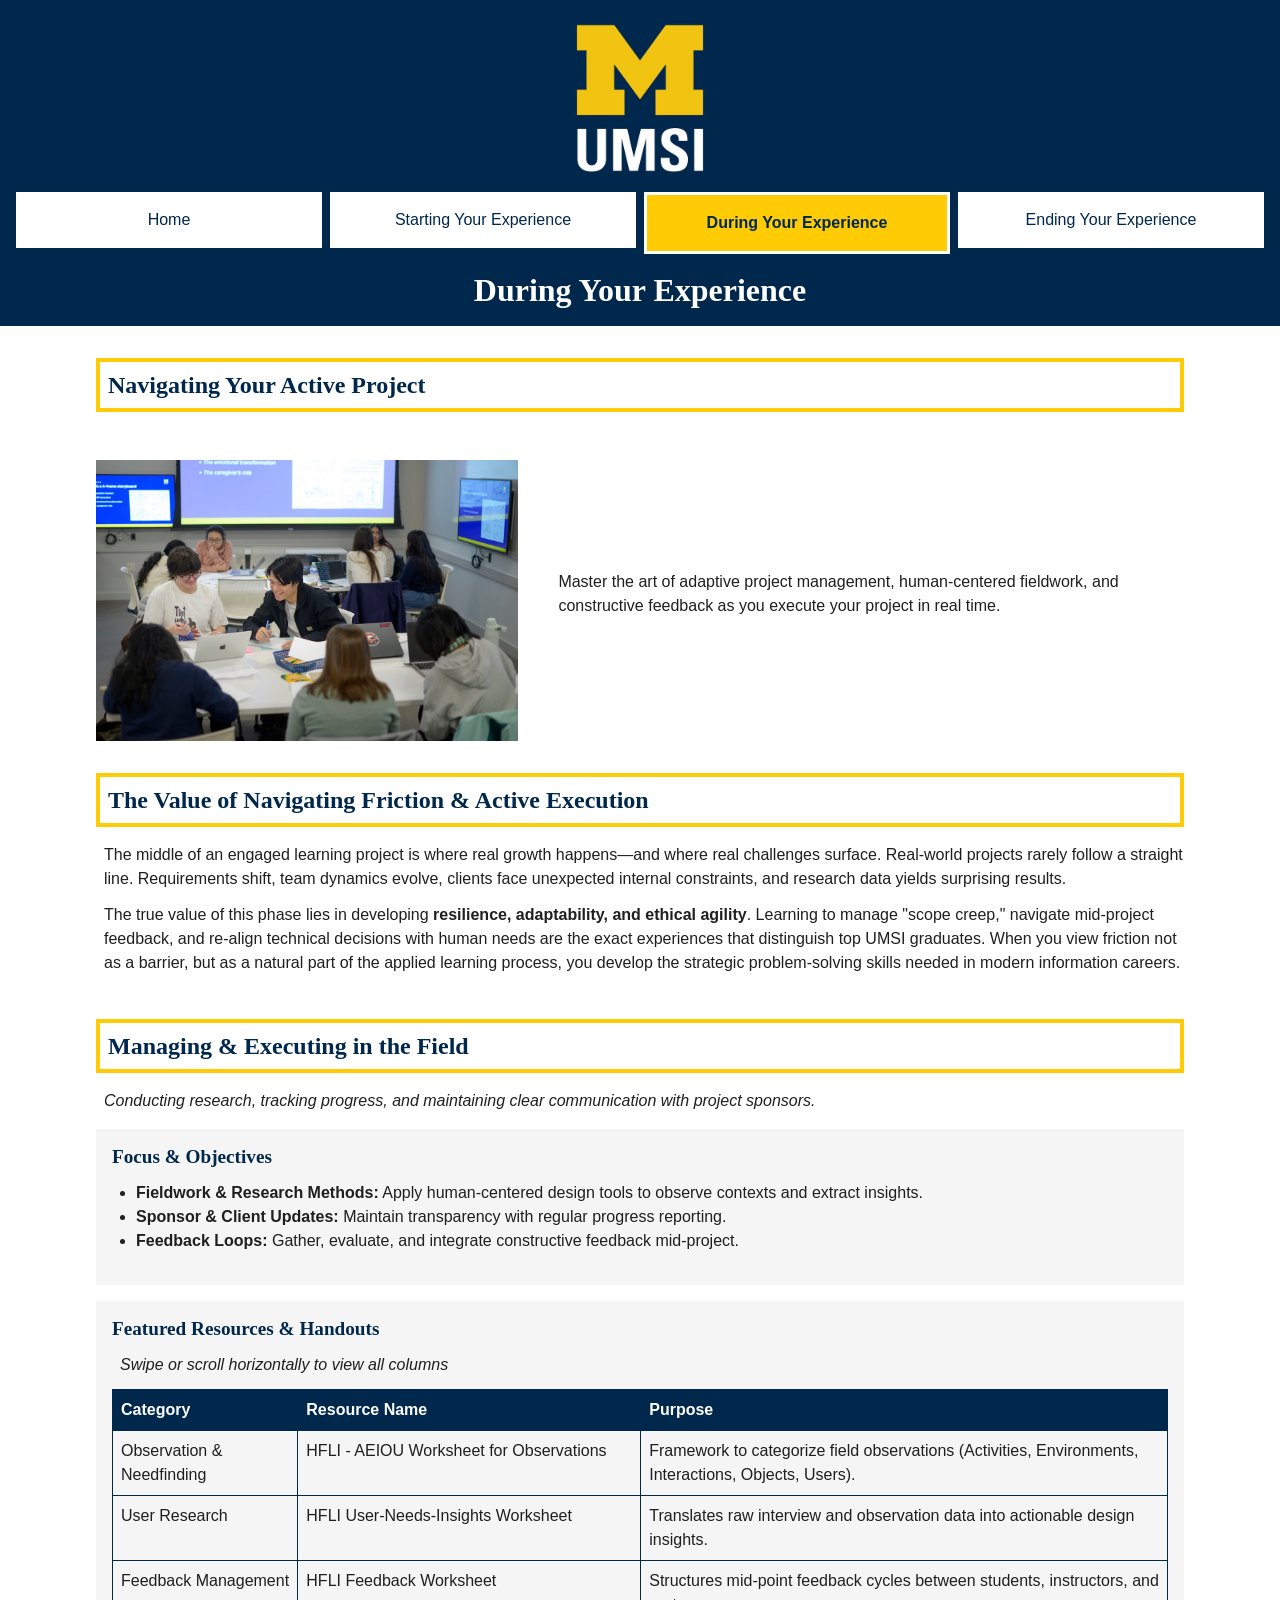
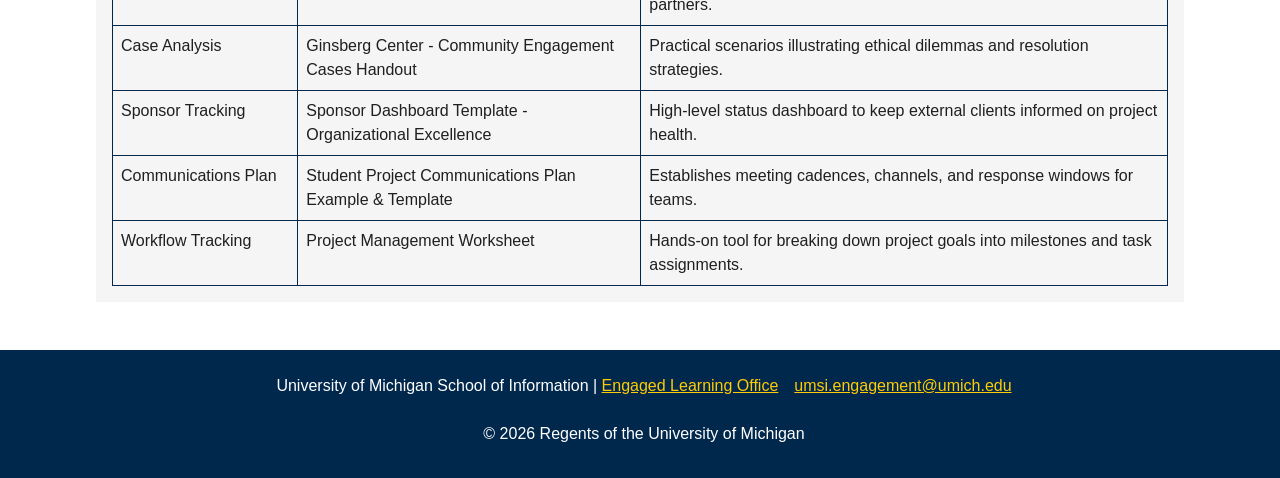
==== commit f28483c3: "Add files via upload" ====
--- a/during.html
+++ b/during.html
@@ -6,6 +6,7 @@
   <meta name="viewport" content="width=device-width, initial-scale=1.0">
   <link rel="stylesheet" href="css/html5reset.css">
   <link rel="stylesheet" href="css/style.css">
+  <script src="js/script.js" defer></script>
   <title>During Your Experience</title>
 </head>
 
@@ -18,7 +19,7 @@
     <nav>
       <ul>
         <li><a href="index.html">Home</a></li>
-        <li><a href="prep.html">Preparing for & Starting Your Experience</a></li>
+        <li><a href="start.html">Starting Your Experience</a></li>
         <li><a href="during.html" class="active" aria-current="page">During Your Experience</a></li>
         <li><a href="end.html">Ending Your Experience</a></li>
       </ul>
@@ -27,12 +28,12 @@
   </header>
   <main id="main">
 
-    <section>
+    <section class="intro">
       <h2>Navigating Your Active Project</h2>
+       <img src="images/umsi-design-jam.jpg" alt="Students participating in a design jam"
+        width="600" height="400">
       <p>Master the art of adaptive project management, human-centered fieldwork, and constructive feedback as you
         execute your project in real time.</p>
-      <img src="images/umsi-design-jam.jpg" alt="Students participating in a design jam"
-        width="600" height="400">
     </section>
 
     <section>
@@ -63,6 +64,7 @@
 
       <article>
         <h3>Featured Resources & Handouts</h3>
+        <p><em>Swipe or scroll horizontally to view all columns</em></p>
         <div class="table-wrapper" tabindex="0">
           <table>
             <thead>
@@ -172,7 +174,7 @@
     <address>
       <a href="mailto:umsi.engagement@umich.edu">umsi.engagement@umich.edu</a>
     </address>
-    <p>&copy; 2026 Regents of the University of Michigan</p>
+    <p>&copy; <span id="year"></span> Regents of the University of Michigan</p>
   </footer>
 
 </body>
--- a/css/style.css
+++ b/css/style.css
@@ -7,6 +7,7 @@
 }
 
 h1, h2 ,h3 {
+    font-family: "Times New Roman", serif;
     font-weight: bold;
     line-height: 1.25;
 }
@@ -223,9 +224,74 @@
     outline-offset: 2px;
 }
 
+/*
+Timeline structure and CSS adapted from W3Schools, "How To - Timeline":
+https://www.w3schools.com/howto/howto_css_timeline.asp
+*/
+.timeline * {
+    box-sizing: border-box;
+}
+
+.timeline {
+  position: relative;
+  max-width: 1200px;
+  margin: 0 auto;
+}
+
+.timeline::after {
+  content: "";
+  position: absolute;
+  width: 6px;
+  background-color: #00274c;
+  top: 0;
+  bottom: 0;
+  left: 30px;
+}
+
+.timeline .container {
+  padding: 10px 25px 10px 70px;
+  position: relative;
+  background-color: inherit;
+  width: 100%;
+}
+
+.timeline .container::after {
+  content: "";
+  position: absolute;
+  width: 25px;
+  height: 25px;
+  left: 15px;
+  background-color: #ffffff;
+  border: 4px solid #ffcb05;
+  top:20px;
+  border-radius: 50%;
+  z-index: 1;
+}
+
+.timeline .container::before {
+  content: " ";
+  height: 0;
+  position: absolute;
+  top: 27px;
+  left: 55px;
+  width: 0;
+  z-index: 1;
+  border: medium solid #f5f5f5;
+  border-width: 10px 10px 10px 0px;
+  border-color: transparent #00274c transparent transparent;
+}
+
+.timeline .content {
+  padding: 20px 30px;
+  background-color: #f5f5f5;
+  position: relative;
+  border: 1px solid #00274c;
+  border-radius: 6px;
+}
+
 .program-grid {
     display: grid;
-    grid-template-columns: repeat(2, 1fr);
+    grid-template-columns: 1fr;
     gap: 1rem;
 }
 
@@ -255,5 +321,203 @@
 }
 
 .goals-grid li:nth-child(even) {
+    border-top: 0.25rem solid #00274c;
     grid-column: 2 / span 3;
 }
+
+.error-page {
+    text-align: center;
+}
+
+.error-present {
+    color: #00274c;
+    font-size: 120px;
+    font-weight: bold;
+    text-align: center;
+    margin: auto;
+    padding: 8px 16px;
+}
+
+.error-present .zero {
+    color: #ffcb05;
+    -webkit-text-stroke: 3px #00274c;
+}
+
+article details {
+    border-left: 4px solid #ffcb05;
+    background-color: #ffffff;
+    padding: 0.5rem 1rem;
+}
+
+details summary {
+    color: #00274c;
+    font-weight: bold;
+    margin-bottom: 0.5rem;
+    width: fit-content;
+}
+
+details summary:focus, article details summary:hover {
+    outline: 3px solid #00274c;
+    outline-offset: 2px;
+}
+
+.lifecycle ol {
+    display: grid;
+    padding-left: 2rem;
+    border-left: 5px solid #ffcb05;
+    list-style: none;
+}
+
+.lifecycle li {
+    position: relative;
+}
+
+.stage-order {
+    position: absolute;
+    display: flex;
+    align-items: center;
+    justify-content: center;
+    top: 1rem;
+    left: -3.1rem;
+    width: 2rem;
+    height: 2rem;
+    border-radius: 50%;
+    background-color: #00274c;
+    color: #ffffff;
+    font-weight: bold;
+}
+
+@media (min-width: 600px) {
+    .intro {
+        display: grid;
+        grid-template-columns: 4fr 6fr;
+        gap: 2rem;
+        align-items: center;
+    }
+    
+    .intro h2 {
+        grid-column: 1 / -1;
+    }
+
+    .intro img {
+        margin: 0;
+    }
+}
+
+@media (min-width: 900px) {
+    
+    nav ul {
+        display: grid;
+        grid-template-columns: repeat(4, 1fr);
+        gap: 0.5rem;
+    }
+
+    /* Timeline structure and CSS adapted from W3Schools, "How To - Timeline":
+    https://www.w3schools.com/howto/howto_css_timeline.asp
+    */
+    .timeline::after {
+        left: 50%;
+    }
+
+    .timeline .container {
+        width: 50%;
+        padding: 10px 40px;
+    }
+
+     .timeline .left {
+        left: 0%;
+    }
+
+    .timeline .right {
+        left: 50%;
+    }
+
+    .timeline .left::before {
+        left: auto;
+        right: 25px;
+        border-width: 10px 0 10px 10px;
+        border-color: transparent transparent transparent #00274c;
+    }
+
+    .timeline .right::before {
+        left: 25px;
+        border-width: 10px 10px 10px 0;
+        border-color: transparent #00274c transparent transparent;
+    }
+
+     .timeline .left::after {
+        left: auto;
+        right: -19px;
+    }
+
+    .timeline .right::after {
+        left: -14px;
+        right: auto;
+    }
+
+    .program-grid {
+        grid-template-columns: repeat(12, 1fr);
+        gap: 1rem;
+    }
+
+    .program-grid article {
+        grid-column: span 4;
+    }
+
+    .program-grid article:nth-child(even) {
+        border: 1px dashed #ffcb05;
+    }
+
+    .program-grid article:nth-child(odd) {
+        border: 1px dashed #00274c;
+    }
+    
+    .goals-grid {
+        grid-template-columns: repeat(4, 1fr);
+        gap: 1rem;
+    }
+    
+    .goals-grid li, 
+    .goals-grid li:nth-child(even) {
+        grid-column: auto;
+    }
+
+    .career-grid {
+        display: grid;
+        grid-template-columns: 3fr 4fr;
+        gap: 1rem;
+    }
+
+    .career-grid > h2,
+    .career-grid > p {
+        grid-column: 1 / -1;
+    }
+
+    footer {   
+        display: flex;
+        flex-wrap: wrap;
+        justify-content: center;
+        align-items: center;
+        gap: 1rem 1rem;
+    }
+
+    footer > :last-child {
+        flex-basis: 100%;
+    }
+
+    .error-page section {
+        max-width: 600px;
+        margin: 0 auto;
+        padding: 4rem 2rem;
+    }
+
+    main iframe {
+        display: block;
+        max-width: 800px;
+        aspect-ratio: 16 / 9;
+        margin: auto;
+    }
+
+    
+
+} 
